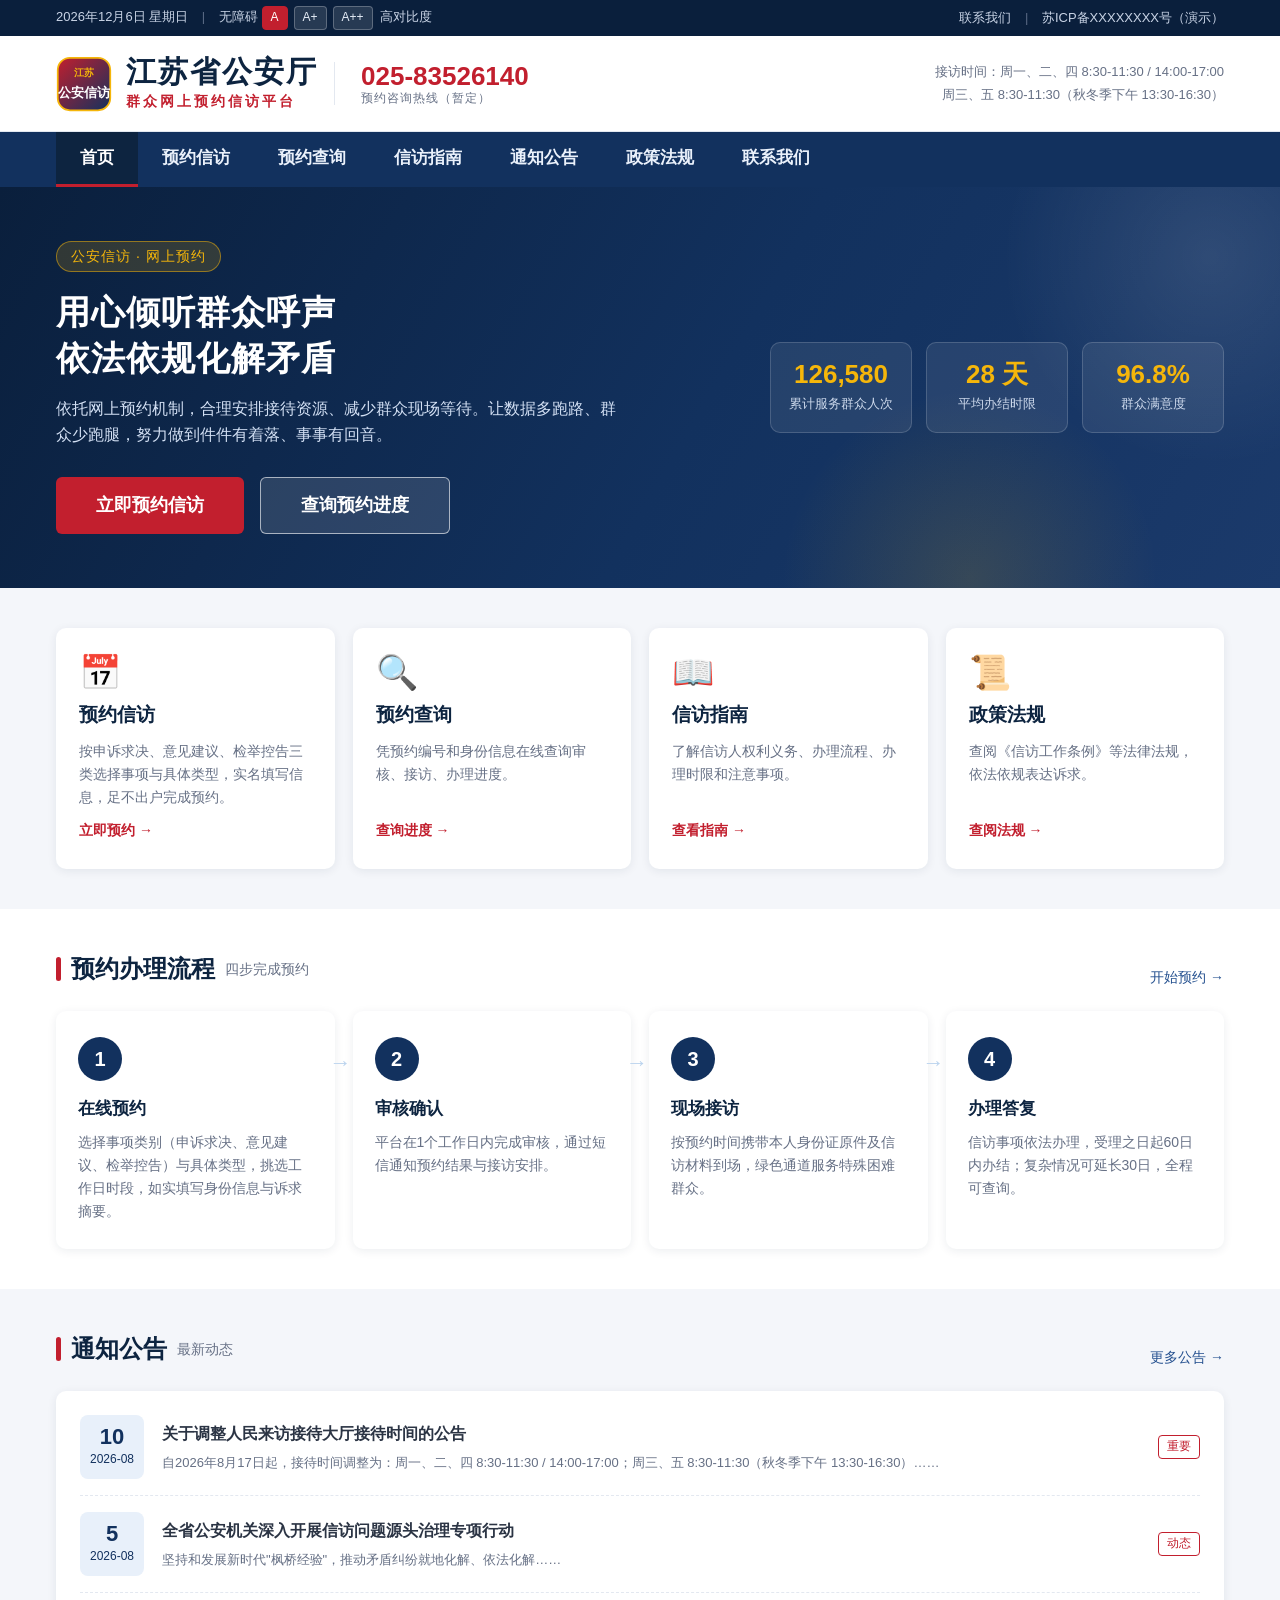
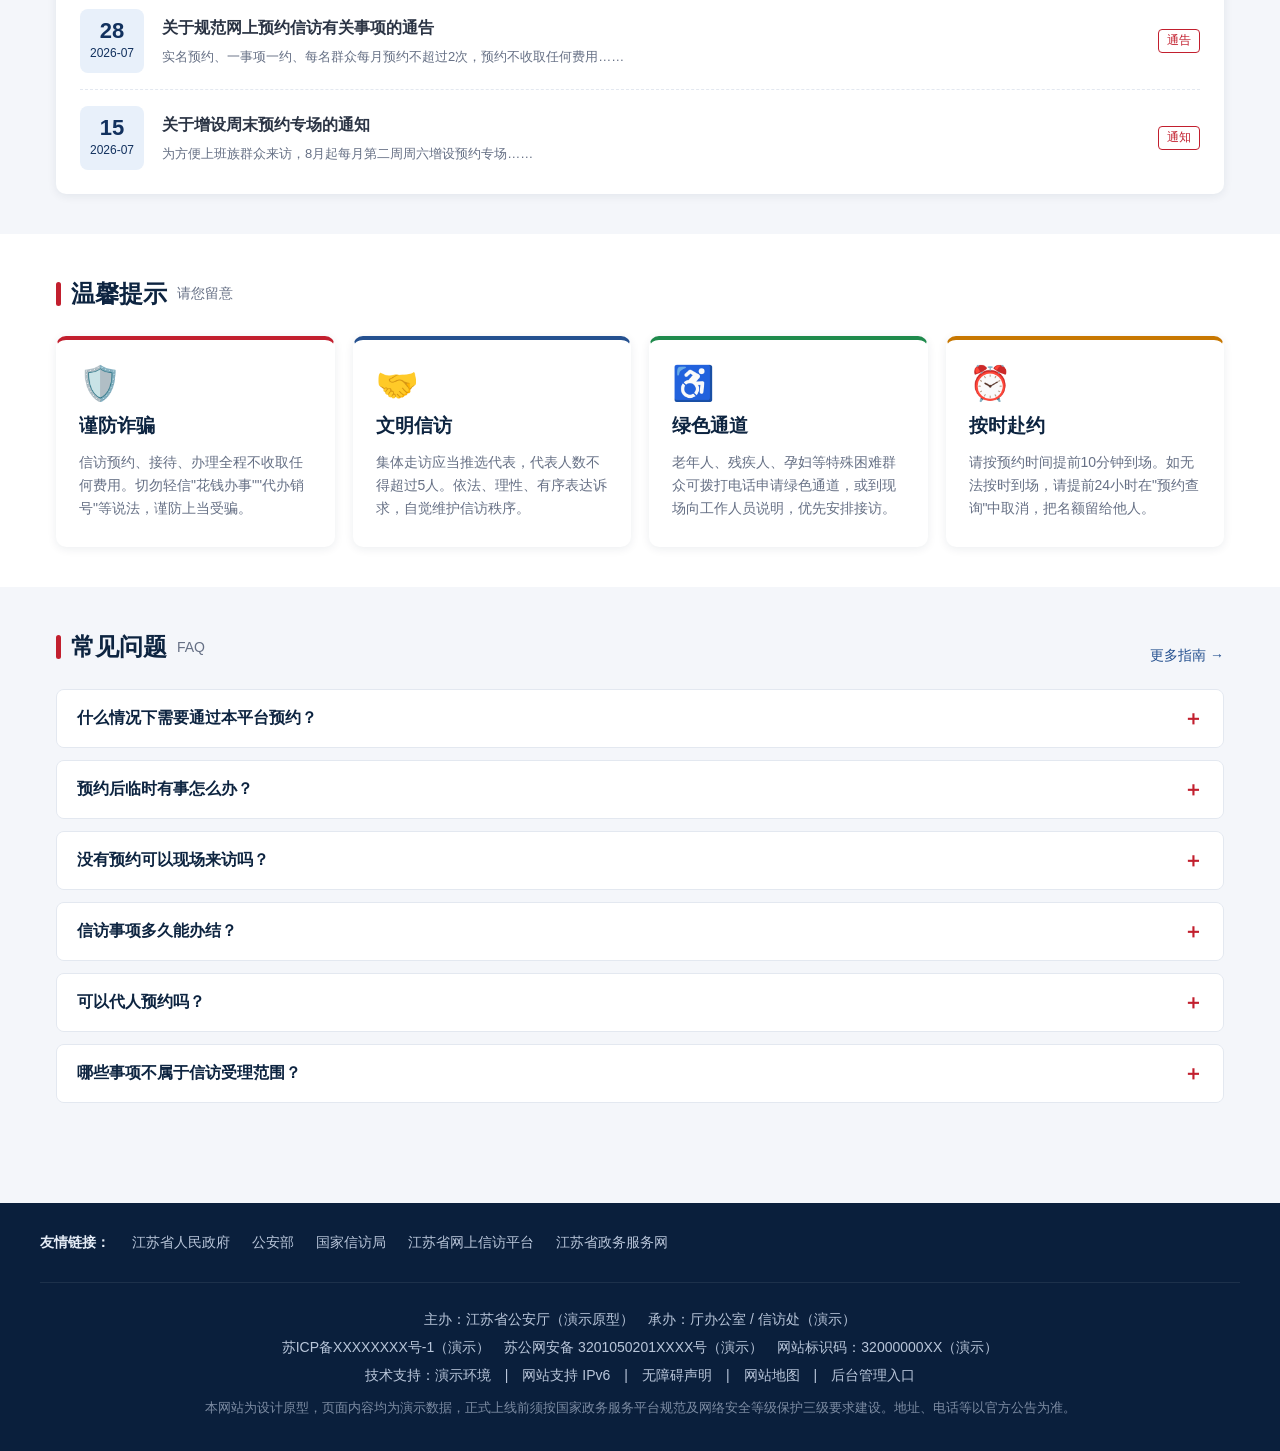
==== index.html @ ea301f16 "江苏公安信访预约平台（设计原型）：预约、查询、指南、公告、后台管理" ====
<!DOCTYPE html>
<html lang="zh-CN">
<head>
<meta charset="UTF-8">
<meta name="viewport" content="width=device-width, initial-scale=1.0">
<title>江苏省公安厅 · 群众网上预约信访平台</title>
<meta name="description" content="江苏省公安厅群众预约信访平台（设计原型）：网上预约、进度查询、信访指南、通知公告。">
<link rel="stylesheet" href="css/style.css">
</head>
<body>
<a class="skip-link" href="#main">跳到主要内容</a>

<!-- 顶部工具条 -->
<div class="topbar">
  <div class="container topbar-inner">
    <div class="topbar-left">
      <span id="today"></span>
      <span class="sep">|</span>
      <span>无障碍</span>
      <span class="font-ctrl">
        <button type="button" class="fc-btn" data-fs="0" aria-label="标准字号">A</button>
        <button type="button" class="fc-btn" data-fs="1" aria-label="放大字号">A+</button>
        <button type="button" class="fc-btn" data-fs="2" aria-label="更大字号">A++</button>
      </span>
      <button type="button" id="btn-contrast" class="fc-btn" style="background:none;border:none;color:#c9d4e6;padding:0 4px">高对比度</button>
    </div>
    <div class="topbar-right">
      <a href="contact.html">联系我们</a>
      <span class="sep">|</span>
      <span>苏ICP备XXXXXXXX号（演示）</span>
    </div>
  </div>
</div>

<!-- 页头 -->
<header class="site-header">
  <div class="container header-inner">
    <div class="brand">
      <svg class="logo" viewBox="0 0 64 64" width="56" height="56" role="img" aria-label="江苏公安信访平台标识">
        <defs>
          <linearGradient id="jsxfGrad" x1="0" y1="0" x2="1" y2="1">
            <stop offset="0" stop-color="#c21f2e"/>
            <stop offset="1" stop-color="#12315e"/>
          </linearGradient>
        </defs>
        <rect x="2" y="2" width="60" height="60" rx="14" fill="url(#jsxfGrad)"/>
        <rect x="2" y="2" width="60" height="60" rx="14" fill="none" stroke="#f5b60a" stroke-width="2"/>
        <text x="32" y="23" text-anchor="middle" font-size="11" fill="#f5b60a" font-weight="bold">江苏</text>
        <text x="32" y="47" text-anchor="middle" font-size="15" fill="#ffffff" font-weight="bold">公安信访</text>
      </svg>
      <div class="brand-text">
        <h1>江苏省公安厅</h1>
        <p>群众网上预约信访平台</p>
      </div>
    </div>
    <div class="header-hotline">025-83526140<span>预约咨询热线（暂定）</span></div>
    <div class="header-time">接访时间：周一、二、四 8:30-11:30 / 14:00-17:00<br>周三、五 8:30-11:30（秋冬季下午 13:30-16:30）</div>
  </div>
</header>

<!-- 主导航 -->
<nav class="main-nav" id="mainNav" aria-label="主导航">
  <div class="container nav-inner">
    <button type="button" class="nav-toggle" id="navToggle" aria-expanded="false" aria-controls="navList">☰ 菜单</button>
    <ul id="navList">
      <li><a href="index.html" class="active" aria-current="page">首页</a></li>
      <li><a href="appointment.html">预约信访</a></li>
      <li><a href="query.html">预约查询</a></li>
      <li><a href="guide.html">信访指南</a></li>
      <li><a href="news.html">通知公告</a></li>
      <li><a href="policy.html">政策法规</a></li>
      <li><a href="contact.html">联系我们</a></li>
    </ul>
  </div>
</nav>

<main id="main">
  <!-- Banner -->
  <section class="banner">
    <div class="container banner-inner">
      <div class="banner-copy">
        <span class="banner-tag">公安信访 · 网上预约</span>
        <h2>用心倾听群众呼声<br>依法依规化解矛盾</h2>
        <p>依托网上预约机制，合理安排接待资源、减少群众现场等待。让数据多跑路、群众少跑腿，努力做到件件有着落、事事有回音。</p>
        <div class="banner-actions">
          <a href="appointment.html" class="btn btn-primary btn-lg">立即预约信访</a>
          <a href="query.html" class="btn btn-ghost btn-lg">查询预约进度</a>
        </div>
      </div>
      <div class="banner-stats">
        <div class="stat"><b>126,580</b><span>累计服务群众人次</span></div>
        <div class="stat"><b>28 天</b><span>平均办结时限</span></div>
        <div class="stat"><b>96.8%</b><span>群众满意度</span></div>
      </div>
    </div>
  </section>

  <!-- 快捷通道 -->
  <section class="section">
    <div class="container">
      <div class="quick-grid">
        <a href="appointment.html" class="quick-card">
          <span class="qc-icon">📅</span>
          <h3>预约信访</h3>
          <p>按申诉求决、意见建议、检举控告三类选择事项与具体类型，实名填写信息，足不出户完成预约。</p>
          <span class="qc-link">立即预约 →</span>
        </a>
        <a href="query.html" class="quick-card">
          <span class="qc-icon">🔍</span>
          <h3>预约查询</h3>
          <p>凭预约编号和身份信息在线查询审核、接访、办理进度。</p>
          <span class="qc-link">查询进度 →</span>
        </a>
        <a href="guide.html" class="quick-card">
          <span class="qc-icon">📖</span>
          <h3>信访指南</h3>
          <p>了解信访人权利义务、办理流程、办理时限和注意事项。</p>
          <span class="qc-link">查看指南 →</span>
        </a>
        <a href="policy.html" class="quick-card">
          <span class="qc-icon">📜</span>
          <h3>政策法规</h3>
          <p>查阅《信访工作条例》等法律法规，依法依规表达诉求。</p>
          <span class="qc-link">查阅法规 →</span>
        </a>
      </div>
    </div>
  </section>

  <!-- 预约流程 -->
  <section class="section alt">
    <div class="container">
      <div class="section-head">
        <h3 class="section-title">预约办理流程<small>四步完成预约</small></h3>
        <a href="appointment.html" class="more">开始预约 →</a>
      </div>
      <div class="flow-grid">
        <div class="flow-step">
          <div class="fs-num">1</div>
          <h3>在线预约</h3>
          <p>选择事项类别（申诉求决、意见建议、检举控告）与具体类型，挑选工作日时段，如实填写身份信息与诉求摘要。</p>
        </div>
        <div class="flow-step">
          <div class="fs-num">2</div>
          <h3>审核确认</h3>
          <p>平台在1个工作日内完成审核，通过短信通知预约结果与接访安排。</p>
        </div>
        <div class="flow-step">
          <div class="fs-num">3</div>
          <h3>现场接访</h3>
          <p>按预约时间携带本人身份证原件及信访材料到场，绿色通道服务特殊困难群众。</p>
        </div>
        <div class="flow-step">
          <div class="fs-num">4</div>
          <h3>办理答复</h3>
          <p>信访事项依法办理，受理之日起60日内办结；复杂情况可延长30日，全程可查询。</p>
        </div>
      </div>
    </div>
  </section>

  <!-- 通知公告 -->
  <section class="section">
    <div class="container">
      <div class="section-head">
        <h3 class="section-title">通知公告<small>最新动态</small></h3>
        <a href="news.html" class="more">更多公告 →</a>
      </div>
      <div class="news-list" id="newsList"></div>
    </div>
  </section>

  <!-- 温馨提示 -->
  <section class="section alt">
    <div class="container">
      <div class="section-head">
        <h3 class="section-title">温馨提示<small>请您留意</small></h3>
      </div>
      <div class="quick-grid">
        <div class="quick-card" style="border-top:4px solid var(--red)">
          <span class="qc-icon">🛡️</span>
          <h3>谨防诈骗</h3>
          <p>信访预约、接待、办理全程不收取任何费用。切勿轻信"花钱办事""代办销号"等说法，谨防上当受骗。</p>
        </div>
        <div class="quick-card" style="border-top:4px solid var(--blue-600)">
          <span class="qc-icon">🤝</span>
          <h3>文明信访</h3>
          <p>集体走访应当推选代表，代表人数不得超过5人。依法、理性、有序表达诉求，自觉维护信访秩序。</p>
        </div>
        <div class="quick-card" style="border-top:4px solid var(--green)">
          <span class="qc-icon">♿</span>
          <h3>绿色通道</h3>
          <p>老年人、残疾人、孕妇等特殊困难群众可拨打电话申请绿色通道，或到现场向工作人员说明，优先安排接访。</p>
        </div>
        <div class="quick-card" style="border-top:4px solid var(--orange)">
          <span class="qc-icon">⏰</span>
          <h3>按时赴约</h3>
          <p>请按预约时间提前10分钟到场。如无法按时到场，请提前24小时在"预约查询"中取消，把名额留给他人。</p>
        </div>
      </div>
    </div>
  </section>

  <!-- 常见问题 -->
  <section class="section">
    <div class="container">
      <div class="section-head">
        <h3 class="section-title">常见问题<small>FAQ</small></h3>
        <a href="guide.html" class="more">更多指南 →</a>
      </div>
      <div class="faq-item">
        <button type="button" class="faq-q" aria-expanded="false">什么情况下需要通过本平台预约？<span class="mark">＋</span></button>
        <div class="faq-a">向江苏省公安厅及其所属单位反映问题、提出意见建议的，建议通过本平台提前预约，合理安排时间、减少等待。首次来访的群众，请务必先预约。</div>
      </div>
      <div class="faq-item">
        <button type="button" class="faq-q" aria-expanded="false">预约后临时有事怎么办？<span class="mark">＋</span></button>
        <div class="faq-a">可登录本平台"预约查询"页面，输入预约编号并核验身份后在线取消。请在预约时间前24小时取消；未提前取消且未按时到场的，系统将予以记录，多次失约将影响后续预约。</div>
      </div>
      <div class="faq-item">
        <button type="button" class="faq-q" aria-expanded="false">没有预约可以现场来访吗？<span class="mark">＋</span></button>
        <div class="faq-a">为合理安排接待资源，原则上优先接待已预约群众。确有紧急、重大事项的，接待中心将视情况安排；老年人、残疾人等特殊困难群众可通过绿色通道现场登记。</div>
      </div>
      <div class="faq-item">
        <button type="button" class="faq-q" aria-expanded="false">信访事项多久能办结？<span class="mark">＋</span></button>
        <div class="faq-a">根据《信访工作条例》，信访事项应当自受理之日起60日内办结；情况复杂的，经批准可适当延长办理期限，但延长期限不得超过30日。对处理意见不服的，可在30日内申请复查。</div>
      </div>
      <div class="faq-item">
        <button type="button" class="faq-q" aria-expanded="false">可以代人预约吗？<span class="mark">＋</span></button>
        <div class="faq-a">不可以。为核实来访人身份、保障信访人合法权益，预约须由本人实名提出，到场时核验本人身份证原件，预约资格不得转让。</div>
      </div>
      <div class="faq-item">
        <button type="button" class="faq-q" aria-expanded="false">哪些事项不属于信访受理范围？<span class="mark">＋</span></button>
        <div class="faq-a">已进入诉讼、仲裁、行政复议等法定程序的事项，以及依法应当通过诉讼、仲裁、行政复议解决的事项，不属于信访受理范围（诉访分离），请通过相应法定渠道反映。</div>
      </div>
    </div>
  </section>
</main>

<!-- 页脚 -->
<footer class="footer">
  <div class="container footer-links">
    <div class="fl-group">
      <b>友情链接：</b>
      <a href="#">江苏省人民政府</a>
      <a href="#">公安部</a>
      <a href="#">国家信访局</a>
      <a href="#">江苏省网上信访平台</a>
      <a href="#">江苏省政务服务网</a>
    </div>
  </div>
  <div class="container footer-info">
    <p>主办：江苏省公安厅（演示原型）　承办：厅办公室 / 信访处（演示）</p>
    <p><a href="#">苏ICP备XXXXXXXX号-1</a>（演示）　苏公网安备 3201050201XXXX号（演示）　网站标识码：32000000XX（演示）</p>
    <p>技术支持：演示环境　|　网站支持 IPv6　|　<a href="#">无障碍声明</a>　|　<a href="#">网站地图</a>　|　<a href="admin.html">后台管理入口</a></p>
    <p class="disclaimer">本网站为设计原型，页面内容均为演示数据，正式上线前须按国家政务服务平台规范及网络安全等级保护三级要求建设。地址、电话等以官方公告为准。</p>
  </div>
</footer>

<script src="js/main.js"></script>
<script>XF.announcements.renderList(document.getElementById('newsList'), 4);</script>
</body>
</html>
---- css/style.css ----
/* ============================================================
   江苏省公安厅 · 群众网上预约信访平台（设计原型）
   样式表 v1.0
   ============================================================ */

/* ---------- 变量与重置 ---------- */
:root{
  --blue-950:#0a1f3c;
  --blue-900:#0d2440;
  --blue-800:#12315e;
  --blue-700:#1b3a6b;
  --blue-600:#24508f;
  --blue-500:#2f66b0;
  --blue-200:#bcd4ee;
  --blue-100:#e8f0fa;
  --red:#c21f2e;
  --red-dark:#9d1622;
  --gold:#f5b60a;
  --bg:#f4f6fa;
  --card:#ffffff;
  --text:#2b3444;
  --muted:#667085;
  --line:#e3e8f0;
  --green:#1f8a4c;
  --orange:#c77700;
  --radius:10px;
  --shadow:0 2px 10px rgba(13,36,64,.08);
  --font-base:16px;
}
*{margin:0;padding:0;box-sizing:border-box}
html{scroll-behavior:smooth}
body{
  font-family:"Microsoft YaHei","PingFang SC","Helvetica Neue","Noto Sans SC",Arial,sans-serif;
  font-size:var(--font-base);
  color:var(--text);
  background:var(--bg);
  line-height:1.65;
}
a{color:var(--blue-600);text-decoration:none}
a:hover{color:var(--red)}
ul,ol{list-style:none}
button{font-family:inherit;cursor:pointer}
input,select,textarea{font-family:inherit}
img{max-width:100%}
.container{max-width:1200px;margin:0 auto;padding:0 16px}

.skip-link{
  position:absolute;left:-9999px;top:0;background:var(--red);color:#fff;
  padding:8px 16px;z-index:999;border-radius:0 0 6px 0;
}
.skip-link:focus{left:0}

/* 无障碍：字号放大 / 高对比度 */
body.size-1{--font-base:17px}
body.size-2{--font-base:19px}
body.contrast{
  --bg:#ffffff;--card:#ffffff;--text:#000000;--muted:#111111;
  --line:#555555;--blue-100:#d9e6f7;--blue-800:#0b2a5e;
}
body.contrast .main-nav{background:var(--blue-950)}
body.contrast .footer{background:var(--blue-950)}
body.contrast .card,
body.contrast .opt-card,
body.contrast .slot,
body.contrast .date-chip{border-color:#333}
body.contrast .input,body.contrast .select,body.contrast .textarea{border-color:#333}

/* ---------- 顶部工具条 ---------- */
.topbar{background:var(--blue-950);color:#c9d4e6;font-size:13px}
.topbar-inner{display:flex;justify-content:space-between;align-items:center;height:36px;flex-wrap:wrap}
.topbar a{color:#c9d4e6}
.topbar a:hover{color:#fff}
.topbar .sep{margin:0 10px;color:#5a6a85}
.font-ctrl{display:inline-flex;align-items:center;gap:6px}
.font-ctrl .fc-btn{
  background:rgba(255,255,255,.12);border:1px solid rgba(255,255,255,.25);
  color:#e6edf7;border-radius:4px;padding:1px 8px;font-size:12px;line-height:1.6;
}
.font-ctrl .fc-btn:hover{background:rgba(255,255,255,.28);color:#fff}
.font-ctrl .fc-btn.on{background:var(--red);border-color:var(--red);color:#fff}

/* ---------- 页头 ---------- */
.site-header{background:#fff;border-bottom:1px solid var(--line)}
.header-inner{display:flex;align-items:center;justify-content:space-between;padding:18px 16px;gap:16px;flex-wrap:wrap}
.brand{display:flex;align-items:center;gap:14px}
.brand .logo{flex-shrink:0}
.brand-text h1{font-size:30px;color:var(--blue-900);letter-spacing:2px;line-height:1.2}
.brand-text p{font-size:14px;color:var(--red);letter-spacing:3px;font-weight:600}
.header-hotline{display:flex;flex-direction:column;align-items:flex-start;font-size:26px;font-weight:800;color:var(--red);line-height:1.15;white-space:nowrap;border-left:1px solid var(--line);padding-left:26px}
.header-hotline span{font-size:12px;font-weight:400;color:var(--muted);letter-spacing:1px}
.header-time{margin-left:auto;font-size:13px;color:var(--muted);text-align:right;line-height:1.75}
@media(max-width:640px){
  .header-hotline{border-left:none;padding-left:0}
  .header-time{margin-left:0;border-top:1px dashed var(--line);padding-top:10px;text-align:left;width:100%}
}

/* ---------- 主导航 ---------- */
.main-nav{background:var(--blue-800)}
.nav-inner{position:relative}
.main-nav ul{display:flex;flex-wrap:wrap}
.main-nav li a{
  display:block;color:#eaf1fb;padding:0 24px;line-height:52px;font-size:17px;font-weight:600;
  border-bottom:3px solid transparent;transition:.15s;
}
.main-nav li a:hover{background:var(--blue-700);color:#fff}
.main-nav li a.active{background:var(--blue-900);color:#fff;border-bottom-color:var(--red)}
.nav-toggle{
  display:none;background:none;border:none;color:#fff;font-size:22px;
  padding:10px 6px;line-height:1;
}
@media(max-width:900px){
  .nav-toggle{display:block}
  .main-nav ul{display:none;flex-direction:column;padding-bottom:8px}
  .main-nav.open ul{display:flex}
  .main-nav li a{border-bottom:1px solid rgba(255,255,255,.08)}
}

/* ---------- 通用区块 ---------- */
.section{padding:40px 0}
.section.alt{background:#fff}
.section-head{display:flex;justify-content:space-between;align-items:flex-end;margin-bottom:22px;flex-wrap:wrap;gap:8px}
.section-title{font-size:24px;color:var(--blue-900);display:flex;align-items:center;gap:10px}
.section-title::before{content:"";width:5px;height:24px;background:var(--red);border-radius:3px}
.section-title small{font-size:14px;color:var(--muted);font-weight:400}
.section .more{font-size:14px}

.card{background:var(--card);border-radius:var(--radius);box-shadow:var(--shadow);padding:24px}
.card-title{font-size:18px;color:var(--blue-900);margin-bottom:14px;display:flex;align-items:center;gap:8px}
.card-title::before{content:"";width:4px;height:16px;background:var(--red);border-radius:2px}

/* ---------- 按钮 ---------- */
.btn{
  display:inline-flex;align-items:center;justify-content:center;gap:6px;
  padding:10px 28px;border-radius:6px;border:none;font-size:16px;font-weight:600;
  transition:.2s;line-height:1.5;
}
.btn:focus-visible{outline:3px solid rgba(47,102,176,.5);outline-offset:2px}
.btn-primary{background:var(--red);color:#fff}
.btn-primary:hover{background:var(--red-dark);color:#fff}
.btn-blue{background:var(--blue-700);color:#fff}
.btn-blue:hover{background:var(--blue-900);color:#fff}
.btn-outline{background:#fff;border:1px solid var(--blue-600);color:var(--blue-600)}
.btn-outline:hover{background:var(--blue-100)}
.btn-ghost{background:rgba(255,255,255,.12);border:1px solid rgba(255,255,255,.6);color:#fff}
.btn-ghost:hover{background:#fff;color:var(--blue-800)}
.btn-lg{padding:14px 40px;font-size:18px}
.btn-sm{padding:6px 16px;font-size:14px}
.btn-block{width:100%}
.btn[disabled]{opacity:.5;cursor:not-allowed}

/* ---------- Banner（首页） ---------- */
.banner{
  background:linear-gradient(120deg,var(--blue-950) 0%,var(--blue-800) 55%,var(--blue-700) 100%);
  color:#fff;position:relative;overflow:hidden;
}
.banner::before{
  content:"";position:absolute;right:-140px;top:-140px;width:420px;height:420px;
  border-radius:50%;background:radial-gradient(circle,rgba(255,255,255,.10),transparent 70%);
}
.banner::after{
  content:"";position:absolute;right:120px;bottom:-180px;width:380px;height:380px;
  border-radius:50%;background:radial-gradient(circle,rgba(245,182,10,.14),transparent 70%);
}
.banner-inner{display:flex;align-items:center;justify-content:space-between;gap:32px;padding:54px 16px;flex-wrap:wrap;position:relative;z-index:1}
.banner-copy{max-width:620px}
.banner-tag{
  display:inline-block;background:rgba(245,182,10,.16);border:1px solid rgba(245,182,10,.5);
  color:var(--gold);font-size:14px;padding:3px 14px;border-radius:20px;margin-bottom:18px;letter-spacing:1px;
}
.banner-copy h2{font-size:34px;line-height:1.35;letter-spacing:1px;margin-bottom:14px}
.banner-copy p{color:#d3e0f4;font-size:16px;margin-bottom:28px;max-width:560px}
.banner-actions{display:flex;gap:16px;flex-wrap:wrap}
.banner-stats{display:grid;grid-template-columns:repeat(3,minmax(120px,1fr));gap:14px;min-width:330px}
.stat{background:rgba(255,255,255,.08);border:1px solid rgba(255,255,255,.16);border-radius:10px;padding:16px 18px;text-align:center}
.stat b{display:block;font-size:26px;color:var(--gold);line-height:1.2}
.stat span{font-size:13px;color:#cdd9ec}

/* ---------- 快捷通道 ---------- */
.quick-grid{display:grid;grid-template-columns:repeat(4,1fr);gap:18px}
.quick-card{
  background:#fff;border-radius:var(--radius);box-shadow:var(--shadow);
  padding:26px 22px;display:flex;flex-direction:column;gap:10px;position:relative;overflow:hidden;
  transition:transform .18s,box-shadow .18s;border:1px solid transparent;
}
.quick-card:hover{transform:translateY(-4px);box-shadow:0 8px 22px rgba(13,36,64,.14);border-color:var(--blue-200)}
.quick-card .qc-icon{font-size:34px;line-height:1}
.quick-card h3{font-size:19px;color:var(--blue-900)}
.quick-card p{font-size:14px;color:var(--muted);flex:1}
.quick-card .qc-link{font-size:14px;font-weight:600;color:var(--red)}
.quick-card:nth-child(1) .qc-icon{color:var(--red)}
.quick-card:nth-child(2) .qc-icon{color:var(--blue-600)}
.quick-card:nth-child(3) .qc-icon{color:var(--green)}
.quick-card:nth-child(4) .qc-icon{color:var(--orange)}

/* ---------- 预约流程四步 ---------- */
.flow-grid{display:grid;grid-template-columns:repeat(4,1fr);gap:18px}
.flow-step{position:relative;background:#fff;border-radius:var(--radius);box-shadow:var(--shadow);padding:26px 22px}
.flow-step .fs-num{
  width:44px;height:44px;border-radius:50%;background:var(--blue-800);color:#fff;
  display:flex;align-items:center;justify-content:center;font-size:20px;font-weight:700;margin-bottom:14px;
}
.flow-step h3{font-size:17px;color:var(--blue-900);margin-bottom:8px}
.flow-step p{font-size:14px;color:var(--muted)}
.flow-step:not(:last-child)::after{
  content:"→";position:absolute;right:-17px;top:34px;color:var(--blue-200);font-size:22px;z-index:2;
}

/* ---------- 通知公告列表 ---------- */
.news-list{background:#fff;border-radius:var(--radius);box-shadow:var(--shadow);padding:8px 24px}
.news-item{display:flex;align-items:center;gap:18px;padding:16px 0;border-bottom:1px dashed var(--line)}
.news-item:last-child{border-bottom:none}
.news-date{
  flex-shrink:0;width:64px;height:64px;border-radius:8px;background:var(--blue-100);
  display:flex;flex-direction:column;align-items:center;justify-content:center;color:var(--blue-800);
}
.news-date b{font-size:22px;line-height:1.2}
.news-date span{font-size:12px}
.news-body{flex:1;min-width:0}
.news-body h4{font-size:16px;color:var(--text);margin-bottom:4px}
.news-body h4 a{color:var(--text)}
.news-body h4 a:hover{color:var(--red)}
.news-body p{font-size:13px;color:var(--muted);overflow:hidden;text-overflow:ellipsis;white-space:nowrap}
.news-tag{flex-shrink:0;font-size:12px;color:var(--red);border:1px solid var(--red);border-radius:4px;padding:1px 8px}

/* ---------- FAQ ---------- */
.faq-item{border:1px solid var(--line);border-radius:8px;background:#fff;margin-bottom:12px;overflow:hidden}
.faq-q{
  display:flex;justify-content:space-between;align-items:center;gap:12px;
  padding:15px 20px;cursor:pointer;font-weight:600;color:var(--blue-900);background:#fff;
  border:none;width:100%;text-align:left;font-size:16px;
}
.faq-q .mark{color:var(--red);font-size:20px;transition:transform .2s;flex-shrink:0}
.faq-item.open .faq-q .mark{transform:rotate(45deg)}
.faq-a{display:none;padding:0 20px 16px;color:var(--muted);font-size:15px;line-height:1.8}
.faq-item.open .faq-a{display:block}
.faq-q:hover{color:var(--red)}

/* ---------- 面包屑 / 页标题 ---------- */
.breadcrumb{font-size:14px;color:var(--muted);padding:16px 0 0}
.breadcrumb a{color:var(--muted)}
.breadcrumb a:hover{color:var(--red)}
.page-title{font-size:26px;color:var(--blue-900);margin:10px 0 24px;padding-bottom:12px;border-bottom:2px solid var(--blue-800)}

/* ---------- 预约页布局 ---------- */
.appt-layout{display:grid;grid-template-columns:1fr 320px;gap:24px;align-items:start}
.appt-main{background:#fff;border-radius:var(--radius);box-shadow:var(--shadow);padding:28px}
.appt-side{display:flex;flex-direction:column;gap:20px;position:sticky;top:16px}
@media(max-width:980px){
  .appt-layout{grid-template-columns:1fr}
  .appt-side{position:static}
}

/* 步骤条 */
.stepper{display:flex;margin-bottom:30px}
.stepper li{
  flex:1;display:flex;align-items:center;gap:10px;position:relative;color:var(--muted);
  font-size:14px;font-weight:600;
}
.stepper li:not(:last-child)::after{
  content:"";flex:1;height:2px;background:var(--line);margin:0 14px;
}
.stepper li .st-num{
  width:32px;height:32px;border-radius:50%;background:#e9edf4;color:var(--muted);
  display:flex;align-items:center;justify-content:center;font-size:15px;flex-shrink:0;
}
.stepper li.active{color:var(--blue-900)}
.stepper li.active .st-num{background:var(--red);color:#fff}
.stepper li.done{color:var(--blue-600)}
.stepper li.done .st-num{background:var(--blue-600);color:#fff}
.stepper li.done:not(:last-child)::after{background:var(--blue-500)}
@media(max-width:640px){
  .stepper li{font-size:12px;gap:6px}
  .stepper li:not(:last-child)::after{margin:0 8px}
}

/* 步骤导航按钮 */
.step-nav{display:flex;justify-content:space-between;gap:12px;margin-top:28px;padding-top:22px;border-top:1px dashed var(--line)}

/* 选项卡片（radio） */
.opt-grid{display:grid;grid-template-columns:repeat(auto-fill,minmax(230px,1fr));gap:14px}
.opt-card{
  position:relative;border:2px solid var(--line);border-radius:8px;padding:16px 16px;
  cursor:pointer;background:#fff;transition:.15s;display:block;
}
.opt-card:hover{border-color:var(--blue-200)}
.opt-card input{position:absolute;opacity:0;pointer-events:none}
.opt-card .opt-title{font-weight:700;font-size:16px;color:var(--blue-900)}
.opt-card .opt-desc{font-size:13px;color:var(--muted);margin-top:4px}
.opt-card.checked{border-color:var(--blue-600);background:var(--blue-100)}
.opt-card.checked::after{
  content:"✓";position:absolute;top:8px;right:12px;color:var(--blue-600);font-weight:800;font-size:16px;
}
.opt-hint{margin-top:14px;font-size:14px;color:var(--blue-700);background:var(--blue-100);border-radius:6px;padding:10px 14px;display:none}
.opt-hint.show{display:block}

/* 日期 / 时段 */
.date-chips{display:flex;gap:12px;flex-wrap:wrap}
.date-chip{
  border:2px solid var(--line);border-radius:8px;padding:10px 20px;text-align:center;
  background:#fff;cursor:pointer;transition:.15s;min-width:108px;
}
.date-chip:hover{border-color:var(--blue-200)}
.date-chip .d{font-size:12px;color:var(--muted)}
.date-chip .t{font-weight:700;font-size:16px;color:var(--blue-900)}
.date-chip.checked{border-color:var(--blue-600);background:var(--blue-100)}
.slot-group-title{
  font-weight:700;margin:20px 0 10px;display:flex;align-items:center;gap:8px;color:var(--blue-900);
}
.slot-group-title::before{content:"";width:4px;height:16px;background:var(--red);border-radius:2px}
.slot-grid{display:grid;grid-template-columns:repeat(auto-fill,minmax(178px,1fr));gap:10px}
.slot{
  display:flex;justify-content:space-between;align-items:center;gap:8px;
  padding:10px 14px;border:2px solid var(--line);border-radius:8px;background:#fff;cursor:pointer;transition:.15s;
  font-size:14px;font-weight:600;color:var(--blue-900);
}
.slot:hover{border-color:var(--blue-200)}
.slot .n{font-size:12px;color:var(--green);font-weight:400}
.slot.checked{border-color:var(--blue-600);background:var(--blue-100)}
.slot.full{opacity:.45;cursor:not-allowed;color:var(--muted)}
.slot.full .n{color:var(--muted)}

/* ---------- 表单 ---------- */
.form-grid{display:grid;grid-template-columns:1fr 1fr;gap:0 24px}
.form-grid .span-2{grid-column:1 / -1}
.field{margin-bottom:18px}
.field label{display:block;font-weight:600;margin-bottom:6px;font-size:15px}
.field .req{color:var(--red)}
.input,.select,.textarea{
  width:100%;padding:10px 12px;border:1px solid var(--line);border-radius:6px;
  font-size:15px;background:#fff;color:var(--text);transition:.15s;
}
.input:focus,.select:focus,.textarea:focus{
  outline:none;border-color:var(--blue-500);box-shadow:0 0 0 3px rgba(47,102,176,.15);
}
.textarea{resize:vertical;min-height:110px}
.field.invalid .input,.field.invalid .select,.field.invalid .textarea{border-color:var(--red)}
.err-msg{display:none;color:var(--red);font-size:13px;margin-top:4px}
.field.invalid .err-msg{display:block}
.char-count{font-size:12px;color:var(--muted);text-align:right;margin-top:4px}
.field-tip{font-size:13px;color:var(--muted);margin-top:4px}
.code-row{display:flex;gap:10px}
.code-row .input{flex:1}
.check-row{display:flex;gap:10px;align-items:flex-start;margin-bottom:14px;font-size:14px;cursor:pointer}
.check-row input{width:17px;height:17px;margin-top:3px;accent-color:var(--red);flex-shrink:0}
.check-row a{color:var(--red)}

/* 确认信息 */
.summary-list{display:grid;grid-template-columns:150px 1fr;border:1px solid var(--line);border-radius:8px;overflow:hidden}
.summary-list dt,.summary-list dd{padding:12px 16px;border-bottom:1px solid var(--line);font-size:15px}
.summary-list dt{background:var(--blue-100);color:var(--blue-900);font-weight:600}
.summary-list dd{border-left:1px solid var(--line)}
.summary-list div:last-child dt,.summary-list div:last-child dd{border-bottom:none}

/* 提交成功 */
.success-panel{text-align:center;padding:20px 10px}
.success-icon{
  width:76px;height:76px;border-radius:50%;background:#e7f5ec;color:var(--green);
  display:flex;align-items:center;justify-content:center;font-size:40px;margin:0 auto 18px;border:3px solid var(--green);
}
.success-panel h3{font-size:24px;color:var(--blue-900);margin-bottom:8px}
.success-panel .s-sub{color:var(--muted);margin-bottom:20px}
.ticket{
  max-width:620px;margin:0 auto 24px;text-align:left;background:var(--blue-100);
  border:1px dashed var(--blue-500);border-radius:10px;padding:20px 24px;
}
.ticket .t-head{display:flex;justify-content:space-between;align-items:center;margin-bottom:14px;flex-wrap:wrap;gap:8px}
.ticket .t-id{font-size:22px;font-weight:800;color:var(--blue-800);letter-spacing:1px}
.ticket .t-status{font-size:13px;background:var(--green);color:#fff;border-radius:4px;padding:2px 10px}
.ticket dl{display:grid;grid-template-columns:120px 1fr;row-gap:8px;font-size:14px}
.ticket dt{color:var(--muted)}
.ticket dd{color:var(--text)}
.ticket .t-remind{margin-top:14px;background:#fff;border-radius:6px;padding:10px 14px;font-size:13px;color:var(--muted)}

/* ---------- 查询页 ---------- */
.query-card{max-width:640px;margin:0 auto}
.query-row{display:flex;gap:12px;flex-wrap:wrap}
.query-row .field{flex:1;min-width:220px}
.result-card{margin-top:24px}
.result-head{display:flex;justify-content:space-between;align-items:center;flex-wrap:wrap;gap:12px;margin-bottom:18px}
.result-head .t-id{font-size:20px;font-weight:800;color:var(--blue-800)}
.badge{display:inline-block;font-size:13px;font-weight:700;border-radius:4px;padding:3px 12px;color:#fff}
.badge-pending{background:var(--blue-600)}
.badge-visited{background:var(--orange)}
.badge-done{background:var(--green)}
.badge-cancel{background:#8a94a6}
.status-grid{display:grid;grid-template-columns:repeat(auto-fit,minmax(150px,1fr));gap:12px;margin-bottom:22px}
.status-grid .st{background:var(--blue-100);border-radius:8px;padding:12px 14px}
.status-grid .st span{display:block;font-size:12px;color:var(--muted)}
.status-grid .st b{font-size:15px;color:var(--blue-900)}
.empty-tip{text-align:center;color:var(--muted);padding:30px 0}

/* 时间线 */
.timeline{position:relative;padding-left:30px}
.timeline::before{content:"";position:absolute;left:10px;top:8px;bottom:8px;width:2px;background:var(--line)}
.tl-item{position:relative;padding-bottom:24px}
.tl-item:last-child{padding-bottom:4px}
.tl-item::before{
  content:"";position:absolute;left:-30px;top:5px;width:15px;height:15px;border-radius:50%;
  background:#fff;border:3px solid var(--line);
}
.tl-item.done::before{background:var(--green);border-color:var(--green)}
.tl-item.current::before{background:var(--blue-600);border-color:var(--blue-600);box-shadow:0 0 0 4px rgba(36,80,143,.2)}
.tl-item.canceled::before{background:#8a94a6;border-color:#8a94a6}
.tl-item .tl-label{font-weight:700;color:var(--blue-900)}
.tl-item .tl-time{font-size:13px;color:var(--muted)}
.tl-item.done .tl-label{color:var(--green)}
.tl-item.current .tl-label{color:var(--blue-600)}

/* ---------- 指南页 ---------- */
.guide-grid{display:grid;grid-template-columns:260px 1fr;gap:24px;align-items:start}
.guide-nav{background:#fff;border-radius:var(--radius);box-shadow:var(--shadow);padding:16px;position:sticky;top:16px}
.guide-nav a{display:block;padding:10px 14px;border-radius:6px;color:var(--text);font-size:15px;border-left:3px solid transparent}
.guide-nav a:hover{background:var(--blue-100);color:var(--blue-800)}
.guide-nav a.on{background:var(--blue-100);color:var(--blue-800);font-weight:700;border-left-color:var(--red)}
.guide-content{display:flex;flex-direction:column;gap:20px}
.guide-content h3{font-size:19px;color:var(--blue-900);display:flex;align-items:center;gap:10px}
.guide-content h3::before{content:"";width:5px;height:20px;background:var(--red);border-radius:3px}
.guide-content p{font-size:15px;margin:8px 0;color:var(--text)}
.guide-content ul li{font-size:15px;padding:5px 0 5px 20px;position:relative;color:var(--text)}
.guide-content ul li::before{content:"·";position:absolute;left:6px;color:var(--red);font-weight:800}
.guide-table{width:100%;border-collapse:collapse;font-size:15px;background:#fff;border-radius:8px;overflow:hidden}
.guide-table th{background:var(--blue-800);color:#fff;text-align:left;padding:11px 14px}
.guide-table td{padding:11px 14px;border-bottom:1px solid var(--line)}
.guide-table tr:nth-child(even) td{background:var(--blue-100)}
@media(max-width:900px){.guide-grid{grid-template-columns:1fr}.guide-nav{position:static}}

/* ---------- 法规页 ---------- */
.policy-grid{display:grid;grid-template-columns:repeat(auto-fill,minmax(330px,1fr));gap:18px}
.policy-card{background:#fff;border-radius:var(--radius);box-shadow:var(--shadow);padding:22px;border-top:4px solid var(--blue-700);display:flex;flex-direction:column;gap:8px}
.policy-card h3{font-size:17px;color:var(--blue-900)}
.policy-card .p-meta{font-size:13px;color:var(--muted)}
.policy-card p{font-size:14px;color:var(--text);flex:1}
.policy-card .p-link{font-size:14px;font-weight:600}

/* ---------- 联系页 ---------- */
.contact-grid{display:grid;grid-template-columns:repeat(auto-fit,minmax(250px,1fr));gap:18px;margin-bottom:24px}
.contact-card{background:#fff;border-radius:var(--radius);box-shadow:var(--shadow);padding:22px;display:flex;gap:16px;align-items:flex-start}
.contact-card .cc-icon{font-size:30px;line-height:1}
.contact-card h3{font-size:16px;color:var(--blue-900);margin-bottom:6px}
.contact-card p{font-size:14px;color:var(--muted)}
.contact-card p b{color:var(--text)}
.map-placeholder{
  height:260px;border-radius:var(--radius);background:linear-gradient(135deg,var(--blue-100),#dbe6f5);
  display:flex;flex-direction:column;align-items:center;justify-content:center;gap:6px;color:var(--muted);
  border:1px dashed var(--blue-200);font-size:14px;
}

/* ---------- 页脚 ---------- */
.footer{background:var(--blue-950);color:#b9c6da;margin-top:48px;font-size:14px}
.footer-links{border-bottom:1px solid rgba(255,255,255,.08);padding:28px 0}
.footer-links .fl-group{display:flex;flex-wrap:wrap;gap:8px 22px;align-items:center}
.footer-links b{color:#e6edf7;font-weight:600}
.footer-links a{color:#b9c6da}
.footer-links a:hover{color:#fff}
.footer-info{padding:22px 0 30px;text-align:center;line-height:2}
.footer-info a{color:#b9c6da}
.footer-info a:hover{color:#fff}
.footer-info .disclaimer{color:#7d8ca3;font-size:13px;margin-top:6px}
.footer-info .disclaimer a{color:#7d8ca3;text-decoration:underline}

/* ---------- Toast ---------- */
.toast{
  position:fixed;left:50%;bottom:46px;transform:translateX(-50%) translateY(16px);
  background:#1f2937;color:#fff;padding:12px 24px;border-radius:8px;font-size:15px;
  opacity:0;pointer-events:none;transition:.25s;z-index:999;box-shadow:0 6px 20px rgba(0,0,0,.25);
  max-width:90vw;
}
.toast.show{opacity:1;transform:translateX(-50%) translateY(0)}
.toast.err{background:#8a1420}

/* ---------- 公告详情 ---------- */
.article{background:#fff;border-radius:var(--radius);box-shadow:var(--shadow);padding:34px 40px;max-width:860px;margin:0 auto}
.article h1{font-size:24px;color:var(--blue-900);text-align:center;line-height:1.5;margin-bottom:10px}
.article .a-meta{text-align:center;color:var(--muted);font-size:13px;border-bottom:1px solid var(--line);padding-bottom:16px;margin-bottom:22px}
.article .a-body{font-size:15.5px;line-height:2;color:var(--text)}
.article .a-body h3{font-size:17px;color:var(--blue-900);margin:18px 0 8px}
.article .a-body p{margin:10px 0}
.article .a-body ul{margin:10px 0;padding-left:0}
.article .a-body ul li{padding:4px 0 4px 20px;position:relative}
.article .a-body ul li::before{content:"·";position:absolute;left:6px;color:var(--red);font-weight:800}
.a-nav{display:flex;justify-content:space-between;gap:12px;margin-top:26px;padding-top:18px;border-top:1px dashed var(--line);font-size:14px;flex-wrap:wrap}

/* ---------- 响应式 ---------- */
@media(max-width:900px){
  .quick-grid{grid-template-columns:1fr 1fr}
  .flow-grid{grid-template-columns:1fr 1fr}
  .flow-step:not(:last-child)::after{display:none}
  .banner-stats{min-width:100%}
}
@media(max-width:640px){
  .quick-grid,.flow-grid{grid-template-columns:1fr}
  .form-grid{grid-template-columns:1fr}
  .form-grid .span-2{grid-column:auto}
  .brand-text h1{font-size:22px}
  .banner-copy h2{font-size:24px}
  .article{padding:22px 18px}
  .summary-list{grid-template-columns:110px 1fr}
  .topbar-inner{justify-content:center;height:auto;padding:4px 0;gap:2px}
}

/* ---------- 打印（预约凭证） ---------- */
@media print{
  body{background:#fff}
  .topbar,.main-nav,.banner,.footer,.appt-side,.step-nav,.no-print,.breadcrumb,.toast{display:none!important}
  .appt-layout{display:block}
  .appt-main{box-shadow:none;border:1px solid #ccc;border-radius:0}
  .ticket{border:2px solid #333}
  a{color:#000!important}
}

/* ============================================================
   后台管理端（admin.html）
   ============================================================ */
.badge-review{background:#6b7a93}
.badge-reject{background:var(--red)}
.login-wrap{min-height:calc(100vh - 140px);display:flex;align-items:center;justify-content:center;padding:40px 16px}
.login-box{width:400px;max-width:100%;background:#fff;border-radius:12px;box-shadow:0 8px 30px rgba(13,36,64,.12);padding:36px 34px}
.login-box .lb-brand{display:flex;align-items:center;gap:12px;margin-bottom:10px}
.login-box h2{font-size:20px;color:var(--blue-900)}
.login-box .lb-sub{font-size:13px;color:var(--muted);margin-bottom:20px}
.login-tip{background:var(--blue-100);border-radius:6px;padding:10px 14px;font-size:13px;color:var(--blue-800);margin-bottom:18px;line-height:1.7}
.admin-shell{display:grid;grid-template-columns:230px 1fr;gap:24px;align-items:start;margin-top:20px}
.admin-side{background:#fff;border-radius:10px;box-shadow:var(--shadow);padding:14px;position:sticky;top:16px}
.admin-side .as-title{font-size:15px;font-weight:700;color:var(--blue-900);padding:6px 12px 12px;border-bottom:1px solid var(--line);margin-bottom:10px;display:flex;align-items:center;gap:8px}
.admin-side a{display:block;padding:11px 14px;border-radius:8px;color:var(--text);font-size:15px;border-left:3px solid transparent}
.admin-side a:hover{background:var(--blue-100);color:var(--blue-800)}
.admin-side a.on{background:var(--blue-100);color:var(--blue-800);font-weight:700;border-left-color:var(--red)}
.admin-main{min-width:0}
.admin-topbar{display:flex;justify-content:space-between;align-items:center;flex-wrap:wrap;gap:12px;margin-bottom:18px}
.admin-topbar h3{font-size:20px;color:var(--blue-900)}
.admin-topbar .user{font-size:14px;color:var(--muted);display:flex;align-items:center;gap:10px}
.stat-cards{display:grid;grid-template-columns:repeat(auto-fit,minmax(150px,1fr));gap:14px;margin-bottom:24px}
.stat-card{background:#fff;border-radius:10px;box-shadow:var(--shadow);padding:16px 18px}
.stat-card b{display:block;font-size:26px;color:var(--blue-800);line-height:1.3}
.stat-card span{font-size:13px;color:var(--muted)}
.stat-card.hl{border-left:4px solid var(--red)}
.bar-chart{display:flex;align-items:flex-end;gap:14px;height:150px;padding:6px 4px 0}
.bar{flex:1;display:flex;flex-direction:column;align-items:center;justify-content:flex-end;gap:6px;height:100%}
.bar i{display:block;width:100%;max-width:44px;background:linear-gradient(180deg,var(--blue-500),var(--blue-800));border-radius:5px 5px 0 0;min-height:2px}
.bar span{font-size:12px;color:var(--muted)}
.admin-table{width:100%;border-collapse:collapse;font-size:14px;background:#fff;border-radius:8px;overflow:hidden;box-shadow:var(--shadow)}
.admin-table th{background:var(--blue-800);color:#fff;padding:11px 12px;text-align:left;font-weight:600;white-space:nowrap}
.admin-table td{padding:11px 12px;border-bottom:1px solid var(--line);vertical-align:top}
.admin-table tbody tr:hover td{background:var(--blue-100)}
.admin-table .ta-actions{display:flex;gap:6px;flex-wrap:wrap}
.filters{display:flex;gap:12px;flex-wrap:wrap;align-items:flex-end;margin-bottom:16px}
.filters .field{margin-bottom:0;min-width:160px}
.notice-form{display:grid;grid-template-columns:1fr 1fr;gap:0 20px;margin-bottom:8px}
@media(max-width:900px){
  .admin-shell{grid-template-columns:1fr}
  .admin-side{position:static}
  .notice-form{grid-template-columns:1fr}
}
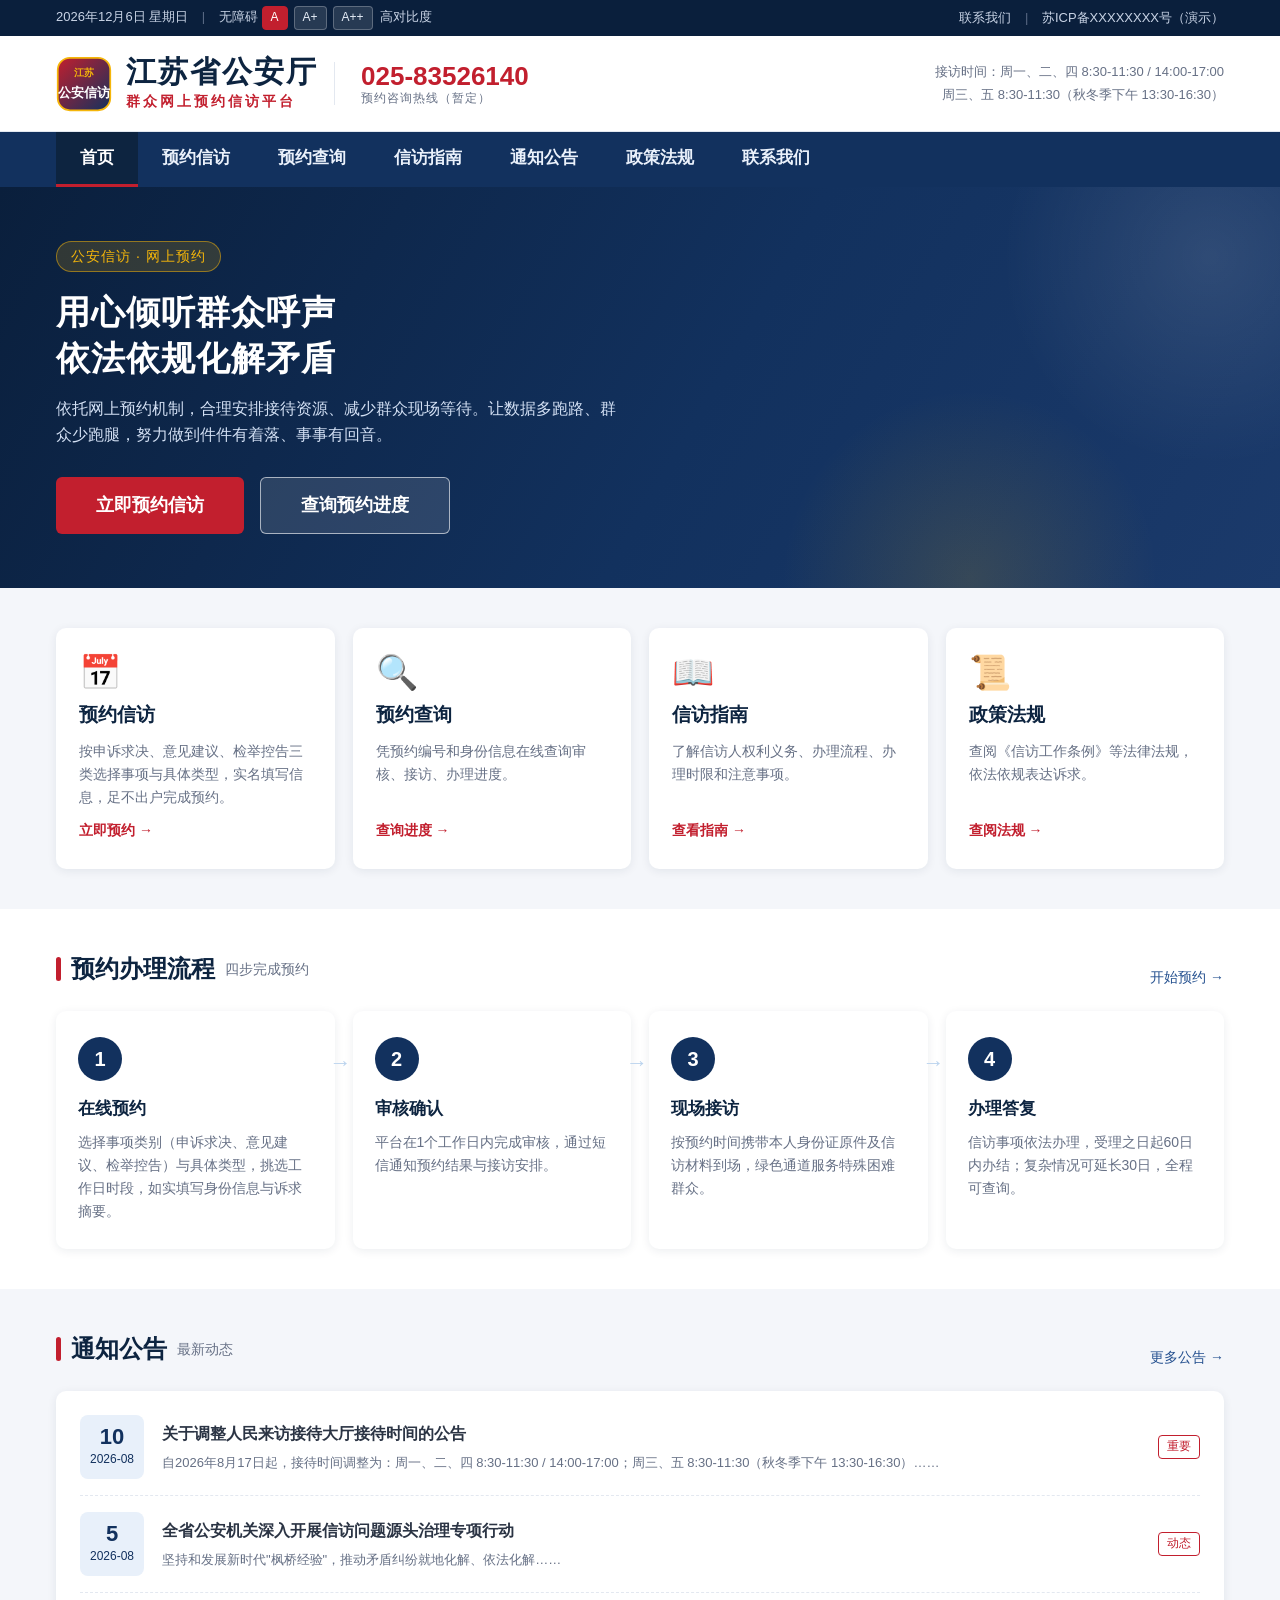
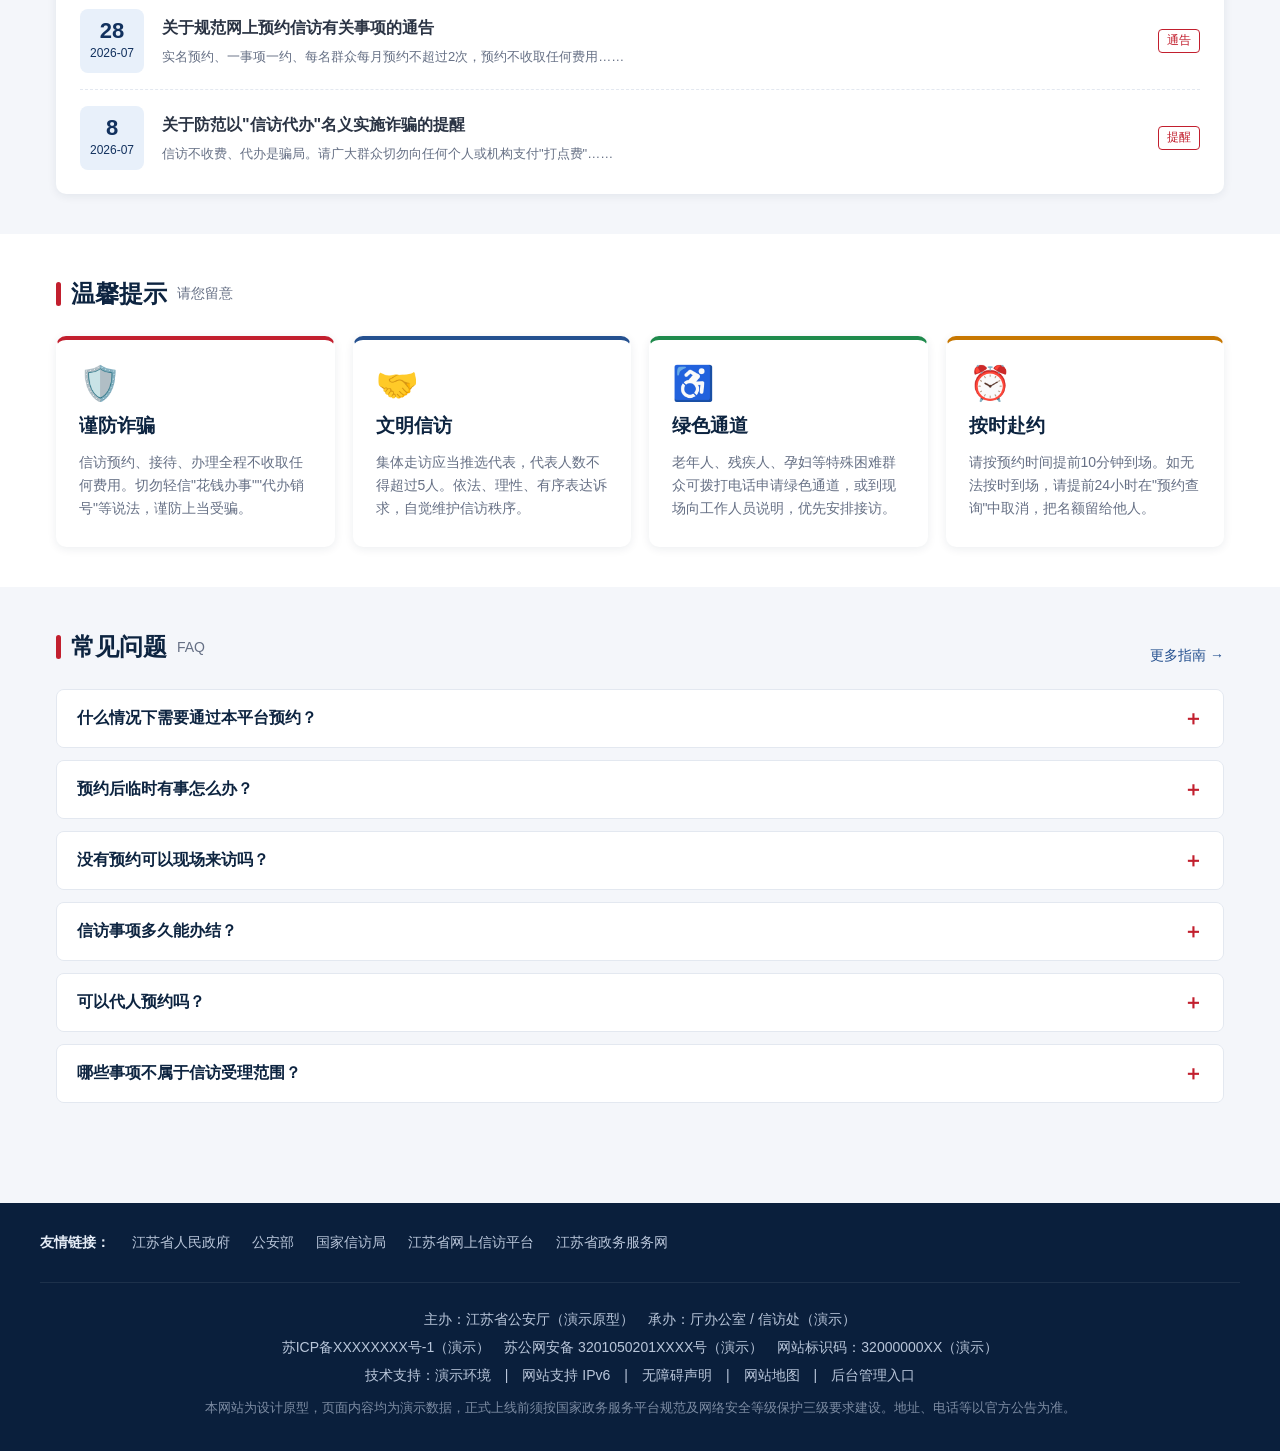
==== commit 2d3f0ed9: "移除周末专场公告与首页统计数字，仅限本人预约" ====
--- a/index.html
+++ b/index.html
@@ -87,11 +87,6 @@
           <a href="query.html" class="btn btn-ghost btn-lg">查询预约进度</a>
         </div>
       </div>
-      <div class="banner-stats">
-        <div class="stat"><b>126,580</b><span>累计服务群众人次</span></div>
-        <div class="stat"><b>28 天</b><span>平均办结时限</span></div>
-        <div class="stat"><b>96.8%</b><span>群众满意度</span></div>
-      </div>
     </div>
   </section>
 
--- a/css/style.css
+++ b/css/style.css
@@ -162,7 +162,7 @@
   border-radius:50%;background:radial-gradient(circle,rgba(245,182,10,.14),transparent 70%);
 }
 .banner-inner{display:flex;align-items:center;justify-content:space-between;gap:32px;padding:54px 16px;flex-wrap:wrap;position:relative;z-index:1}
-.banner-copy{max-width:620px}
+.banner-copy{max-width:780px}
 .banner-tag{
   display:inline-block;background:rgba(245,182,10,.16);border:1px solid rgba(245,182,10,.5);
   color:var(--gold);font-size:14px;padding:3px 14px;border-radius:20px;margin-bottom:18px;letter-spacing:1px;
@@ -170,10 +170,6 @@
 .banner-copy h2{font-size:34px;line-height:1.35;letter-spacing:1px;margin-bottom:14px}
 .banner-copy p{color:#d3e0f4;font-size:16px;margin-bottom:28px;max-width:560px}
 .banner-actions{display:flex;gap:16px;flex-wrap:wrap}
-.banner-stats{display:grid;grid-template-columns:repeat(3,minmax(120px,1fr));gap:14px;min-width:330px}
-.stat{background:rgba(255,255,255,.08);border:1px solid rgba(255,255,255,.16);border-radius:10px;padding:16px 18px;text-align:center}
-.stat b{display:block;font-size:26px;color:var(--gold);line-height:1.2}
-.stat span{font-size:13px;color:#cdd9ec}
 
 /* ---------- 快捷通道 ---------- */
 .quick-grid{display:grid;grid-template-columns:repeat(4,1fr);gap:18px}
@@ -485,7 +481,6 @@
   .quick-grid{grid-template-columns:1fr 1fr}
   .flow-grid{grid-template-columns:1fr 1fr}
   .flow-step:not(:last-child)::after{display:none}
-  .banner-stats{min-width:100%}
 }
 @media(max-width:640px){
   .quick-grid,.flow-grid{grid-template-columns:1fr}
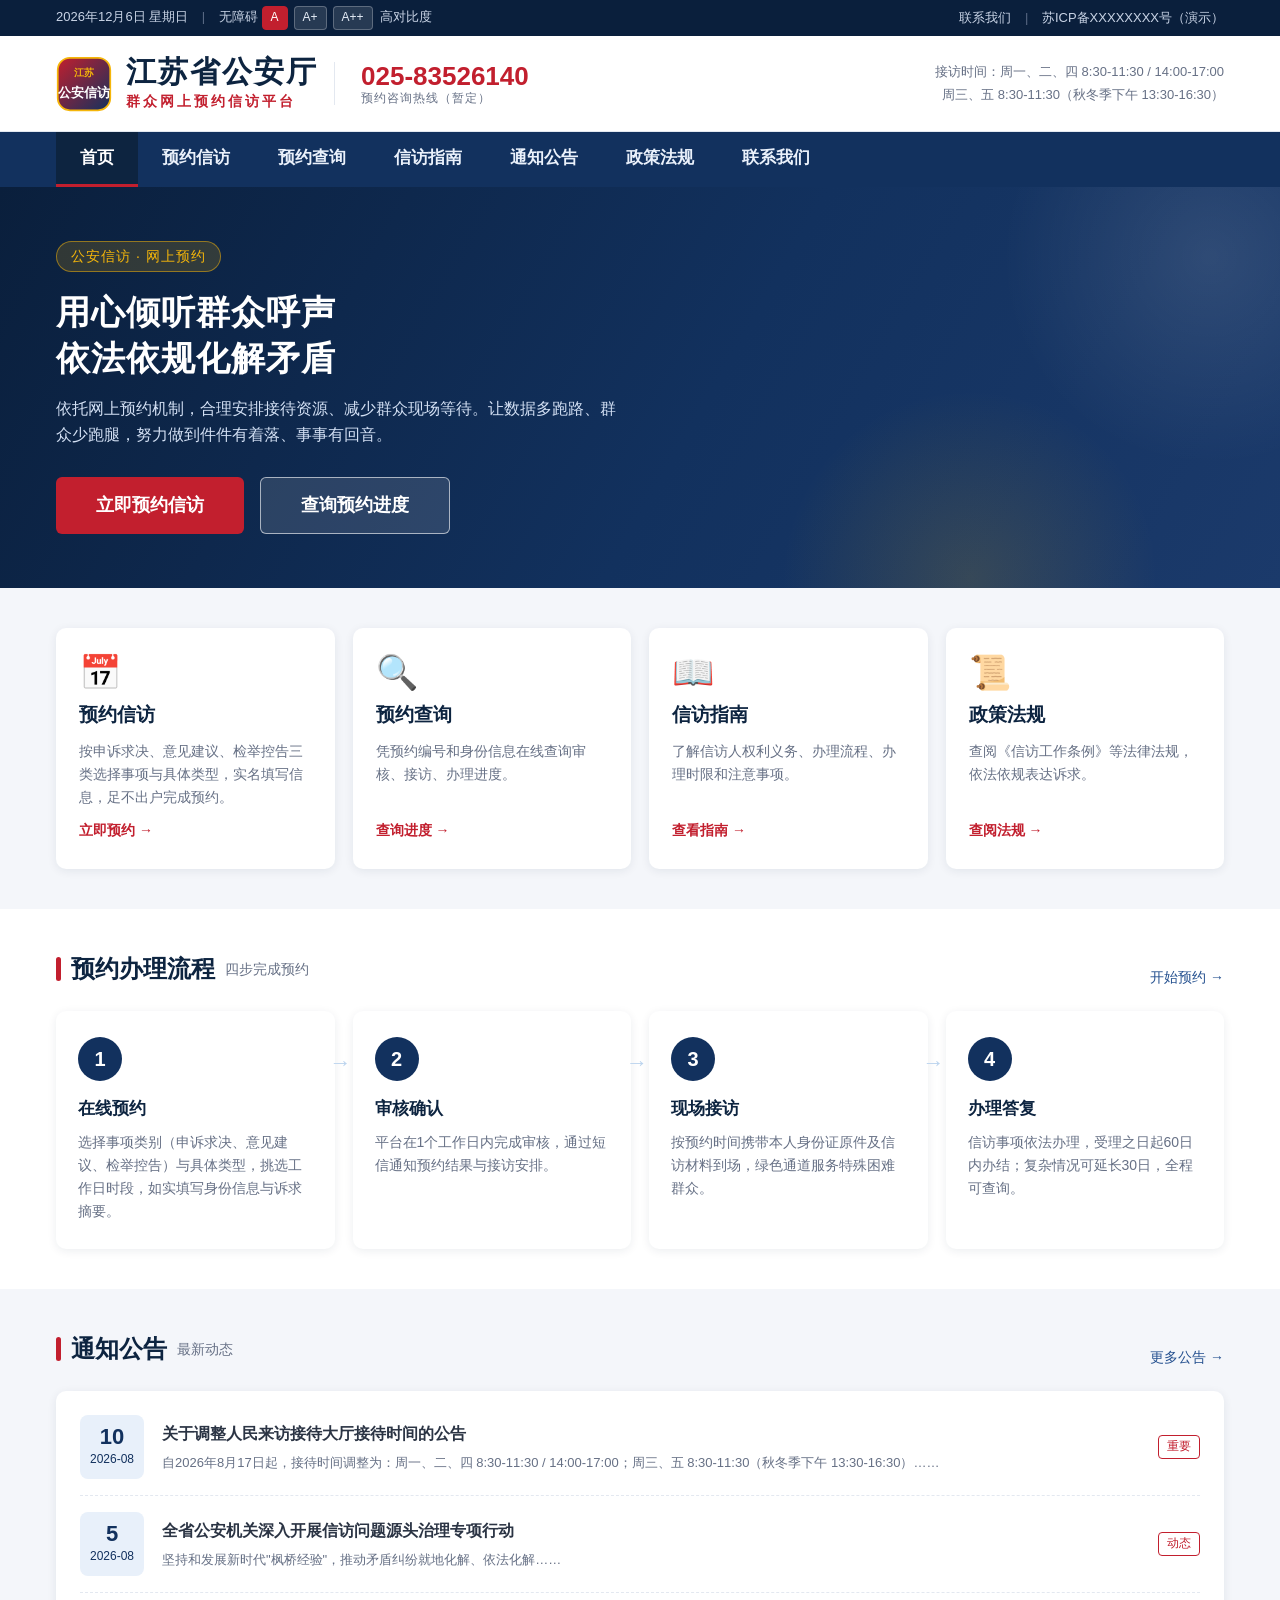
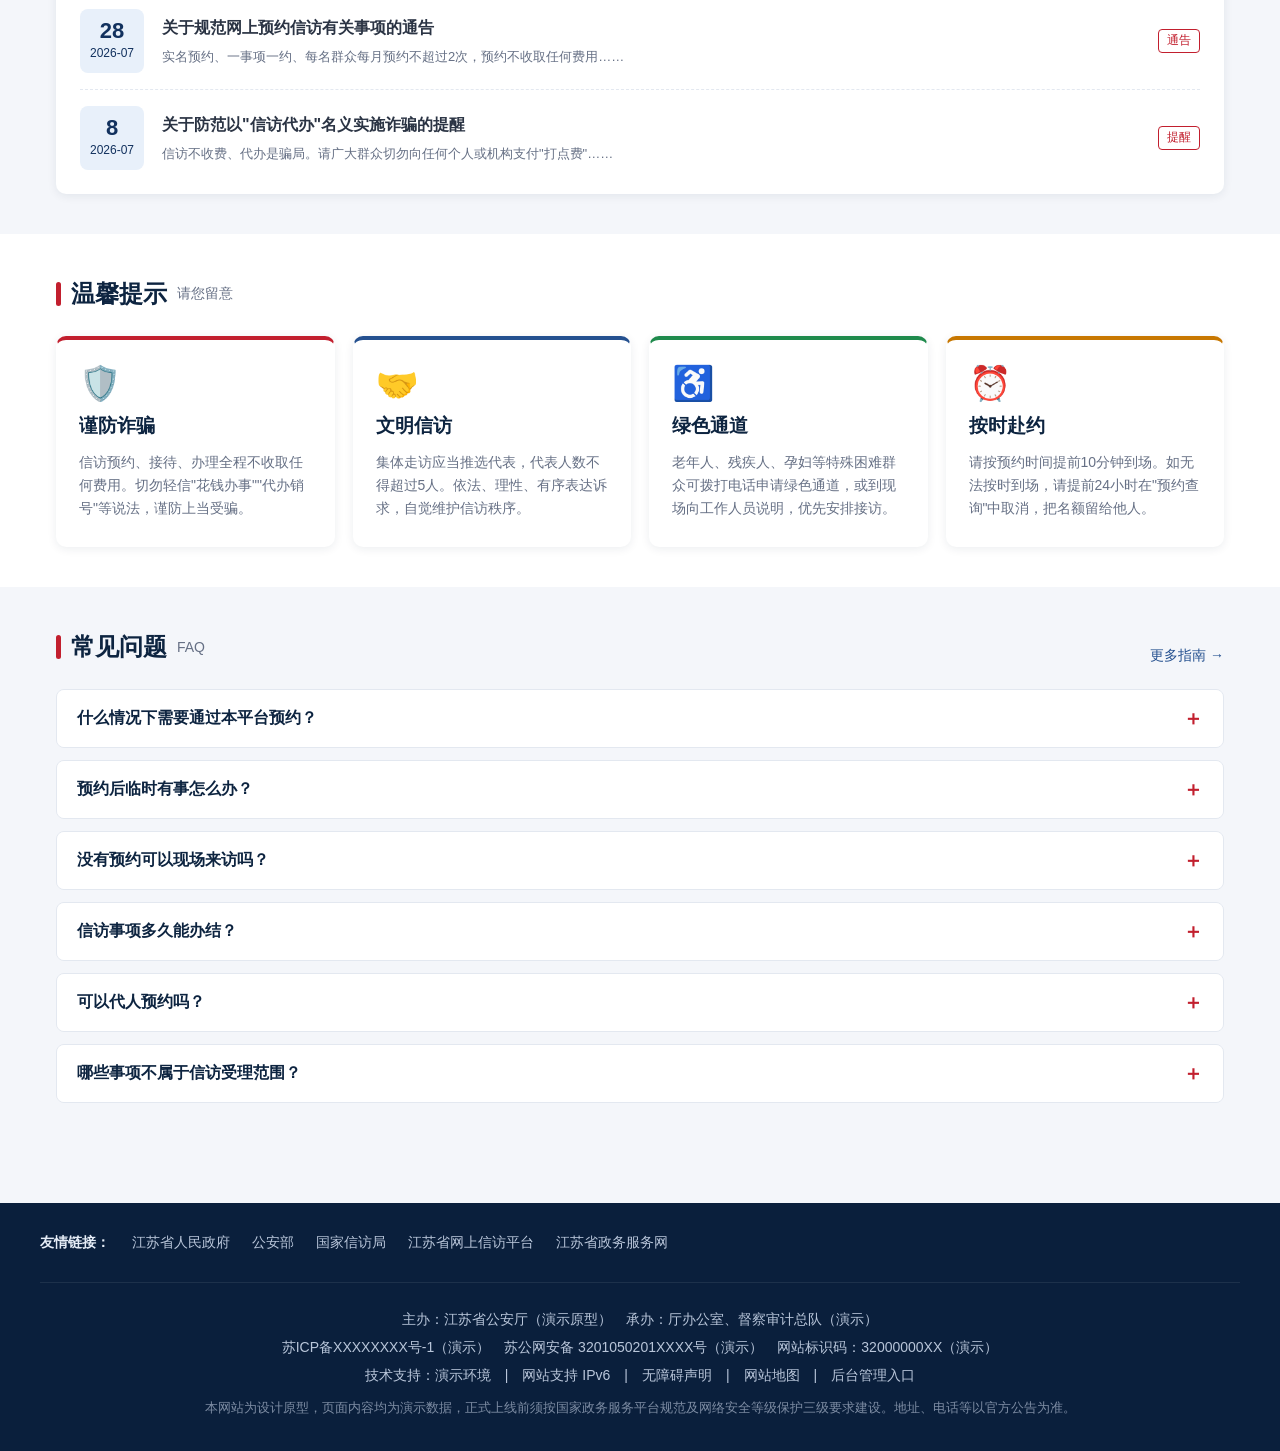
==== commit f0a64cc9: "页脚承办单位改为厅办公室、督察审计总队" ====
--- a/index.html
+++ b/index.html
@@ -244,7 +244,7 @@
     </div>
   </div>
   <div class="container footer-info">
-    <p>主办：江苏省公安厅（演示原型）　承办：厅办公室 / 信访处（演示）</p>
+    <p>主办：江苏省公安厅（演示原型）　承办：厅办公室、督察审计总队（演示）</p>
     <p><a href="#">苏ICP备XXXXXXXX号-1</a>（演示）　苏公网安备 3201050201XXXX号（演示）　网站标识码：32000000XX（演示）</p>
     <p>技术支持：演示环境　|　网站支持 IPv6　|　<a href="#">无障碍声明</a>　|　<a href="#">网站地图</a>　|　<a href="admin.html">后台管理入口</a></p>
     <p class="disclaimer">本网站为设计原型，页面内容均为演示数据，正式上线前须按国家政务服务平台规范及网络安全等级保护三级要求建设。地址、电话等以官方公告为准。</p>
